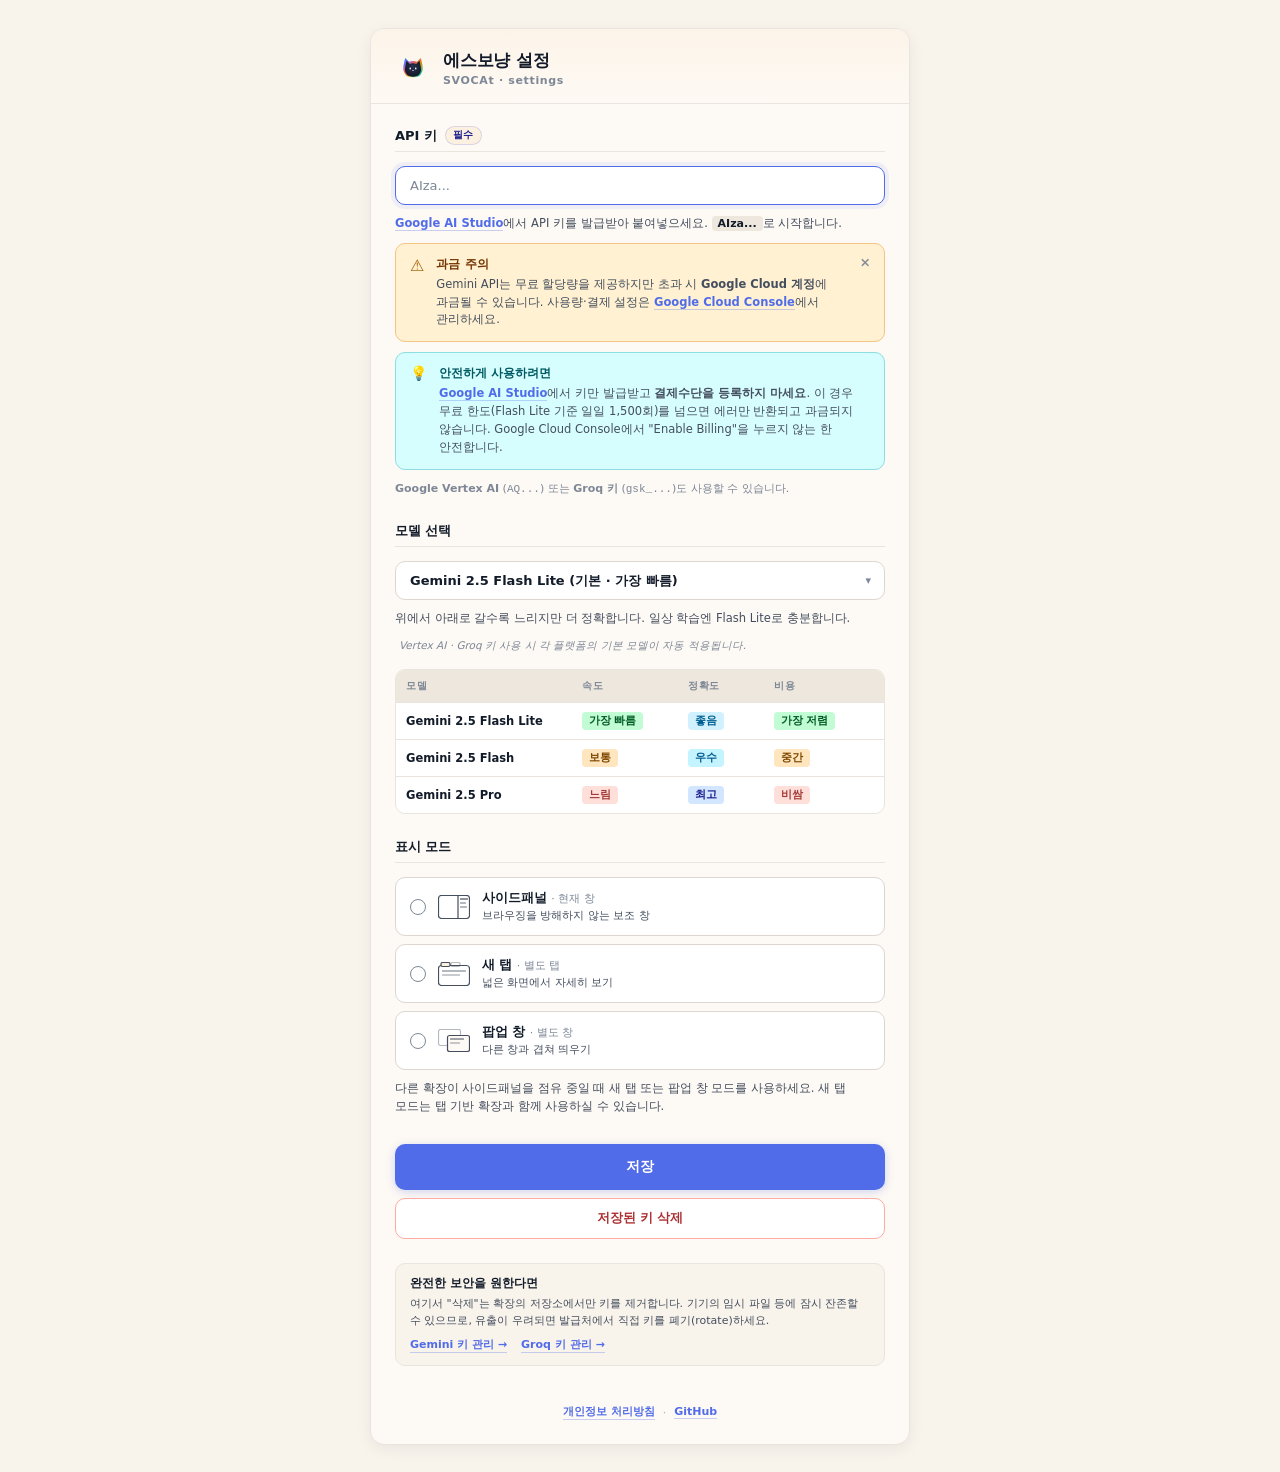
==== options-v2.html @ c4d44bd5 "Phase D.1: 설정 페이지 v2 + 아이콘 생성기 + 헤더 중복 제거 - options-v2.html / options-v2.js: settings-v2.jsx를 vanill" ====
<!DOCTYPE html>
<html lang="ko">
<head>
  <meta charset="UTF-8">
  <meta name="viewport" content="width=device-width, initial-scale=1.0">
  <title>에스보냥 (SVOCAt) — 설정</title>
  <link rel="stylesheet" href="tokens.css">
  <link rel="stylesheet" href="settings-v2.css">
  <style>
    /* options-v2 전용 보조 스타일 */
    body {
      margin: 0;
      padding: 28px 16px;
      background: var(--paper-2);
      display: flex;
      justify-content: center;
      min-height: 100vh;
    }
    .settings2-root { max-width: 540px; width: 100%; }

    /* 저장 상태 메시지 */
    .settings2-status {
      margin-top: 4px;
      padding: 10px 12px;
      border-radius: 8px;
      font-size: 12px;
      line-height: 1.4;
      display: none;
      word-break: keep-all;
    }
    .settings2-status.ok {
      background: oklch(0.96 0.05 155);
      color: oklch(0.4 0.14 155);
      border: 1px solid oklch(0.82 0.1 155);
    }
    .settings2-status.err {
      background: oklch(0.96 0.05 25);
      color: oklch(0.5 0.18 25);
      border: 1px solid oklch(0.82 0.1 25);
    }

    /* 빈 마스코트 컨테이너에 SVG 주입할 위치 */
    .settings2-mascot { display: inline-flex; align-items: center; }
  </style>
</head>
<body>
  <div class="settings2-root">

    <header class="settings2-header">
      <div class="settings2-brand">
        <div class="settings2-mascot" id="header-mascot"></div>
        <div>
          <div class="settings2-name">에스보냥 설정</div>
          <div class="settings2-sub en">SVOCAt · settings</div>
        </div>
      </div>
    </header>

    <div class="settings2-body">

      <!-- API 키 -->
      <section class="settings2-section">
        <div class="settings2-section-head">
          <h3>API 키</h3>
          <span class="settings2-required">필수</span>
        </div>

        <div class="settings2-input-wrap">
          <input
            type="password"
            id="api-key"
            class="settings2-input"
            placeholder="AIza..."
            autocomplete="off"
            spellcheck="false">
          <span class="settings2-input-status" id="api-key-status"></span>
        </div>

        <p class="settings2-hint">
          <a class="settings2-link" href="https://aistudio.google.com/app/apikey" target="_blank">Google AI Studio</a>에서 API 키를 발급받아 붙여넣으세요. <code class="settings2-code">AIza...</code>로 시작합니다.
        </p>

        <!-- 과금 주의 -->
        <div class="settings2-warn" id="warn-banner">
          <div class="settings2-warn-icon">⚠</div>
          <div class="settings2-warn-body">
            <div class="settings2-warn-title">과금 주의</div>
            <div class="settings2-warn-text">
              Gemini API는 무료 할당량을 제공하지만 초과 시 <strong>Google Cloud 계정</strong>에 과금될 수 있습니다.
              사용량·결제 설정은 <a class="settings2-link" href="https://console.cloud.google.com/billing" target="_blank">Google Cloud Console</a>에서 관리하세요.
            </div>
          </div>
          <button class="settings2-warn-close" id="warn-close" type="button" aria-label="닫기">✕</button>
        </div>

        <!-- 안전 팁 -->
        <div class="settings2-tip">
          <div class="settings2-tip-icon">💡</div>
          <div class="settings2-tip-body">
            <div class="settings2-tip-title">안전하게 사용하려면</div>
            <div class="settings2-tip-text">
              <a class="settings2-link" href="https://aistudio.google.com/app/apikey" target="_blank">Google AI Studio</a>에서 키만 발급받고 <strong>결제수단을 등록하지 마세요</strong>.
              이 경우 무료 한도(Flash Lite 기준 일일 1,500회)를 넘으면 에러만 반환되고 과금되지 않습니다.
              Google Cloud Console에서 "Enable Billing"을 누르지 않는 한 안전합니다.
            </div>
          </div>
        </div>

        <p class="settings2-hint settings2-hint-dim">
          <strong>Google Vertex AI</strong> (<code>AQ...</code>) 또는 <strong>Groq 키</strong> (<code>gsk_...</code>)도 사용할 수 있습니다.
        </p>
      </section>

      <!-- 모델 선택 -->
      <section class="settings2-section">
        <div class="settings2-section-head">
          <h3>모델 선택</h3>
        </div>

        <div class="settings2-select-wrap">
          <select id="model" class="settings2-select">
            <option value="gemini-2.5-flash-lite">Gemini 2.5 Flash Lite (기본 · 가장 빠름)</option>
            <option value="gemini-2.5-flash">Gemini 2.5 Flash (균형)</option>
            <option value="gemini-2.5-pro">Gemini 2.5 Pro (가장 정확)</option>
          </select>
          <div class="settings2-select-arrow">▾</div>
        </div>

        <p class="settings2-hint">위에서 아래로 갈수록 느리지만 더 정확합니다. 일상 학습엔 Flash Lite로 충분합니다.</p>

        <div class="settings2-vertex-note">
          Vertex AI · Groq 키 사용 시 각 플랫폼의 기본 모델이 자동 적용됩니다.
        </div>

        <!-- 비교 테이블 -->
        <div class="settings2-table" id="model-table">
          <div class="settings2-table-row settings2-table-head">
            <div>모델</div>
            <div>속도</div>
            <div>정확도</div>
            <div>비용</div>
          </div>
          <div class="settings2-table-row" data-model="gemini-2.5-flash-lite">
            <div class="settings2-model-name">Gemini 2.5 Flash Lite</div>
            <div><span class="settings2-pill speed-fast">가장 빠름</span></div>
            <div><span class="settings2-pill q-good">좋음</span></div>
            <div><span class="settings2-pill cost-low">가장 저렴</span></div>
          </div>
          <div class="settings2-table-row" data-model="gemini-2.5-flash">
            <div class="settings2-model-name">Gemini 2.5 Flash</div>
            <div><span class="settings2-pill speed-mid">보통</span></div>
            <div><span class="settings2-pill q-great">우수</span></div>
            <div><span class="settings2-pill cost-mid">중간</span></div>
          </div>
          <div class="settings2-table-row" data-model="gemini-2.5-pro">
            <div class="settings2-model-name">Gemini 2.5 Pro</div>
            <div><span class="settings2-pill speed-slow">느림</span></div>
            <div><span class="settings2-pill q-best">최고</span></div>
            <div><span class="settings2-pill cost-high">비쌈</span></div>
          </div>
        </div>
      </section>

      <!-- 표시 모드 -->
      <section class="settings2-section">
        <div class="settings2-section-head">
          <h3>표시 모드</h3>
        </div>

        <div class="settings2-radio-group" id="mode-group">
          <label class="settings2-mode" data-mode="sidepanel">
            <input type="radio" name="displayMode" value="sidepanel" checked>
            <div class="settings2-mode-radio"><div class="settings2-mode-radio-dot"></div></div>
            <div class="settings2-mode-icon">
              <svg viewBox="0 0 32 24" width="32" height="24" fill="none">
                <rect x="0.5" y="0.5" width="31" height="23" rx="3" stroke="currentColor" stroke-width="1.2"/>
                <line x1="20" y1="0.5" x2="20" y2="23.5" stroke="currentColor" stroke-width="1.2"/>
                <rect x="22" y="3" width="8" height="2" rx="0.5" fill="currentColor" opacity="0.6"/>
                <rect x="22" y="7" width="6" height="2" rx="0.5" fill="currentColor" opacity="0.4"/>
                <rect x="22" y="11" width="7" height="2" rx="0.5" fill="currentColor" opacity="0.4"/>
              </svg>
            </div>
            <div class="settings2-mode-text">
              <div class="settings2-mode-title">사이드패널 <span class="settings2-mode-meta">· 현재 창</span></div>
              <div class="settings2-mode-desc">브라우징을 방해하지 않는 보조 창</div>
            </div>
          </label>

          <label class="settings2-mode" data-mode="tab">
            <input type="radio" name="displayMode" value="tab">
            <div class="settings2-mode-radio"><div class="settings2-mode-radio-dot"></div></div>
            <div class="settings2-mode-icon">
              <svg viewBox="0 0 32 24" width="32" height="24" fill="none">
                <rect x="0.5" y="3.5" width="31" height="20" rx="3" stroke="currentColor" stroke-width="1.2"/>
                <rect x="3" y="0.5" width="9" height="4" rx="1.5" stroke="currentColor" stroke-width="1.2" fill="var(--brand-soft)"/>
                <rect x="13" y="0.5" width="9" height="4" rx="1.5" stroke="currentColor" stroke-width="1.2" opacity="0.4"/>
                <rect x="4" y="8" width="24" height="2" rx="0.5" fill="currentColor" opacity="0.4"/>
                <rect x="4" y="12" width="18" height="2" rx="0.5" fill="currentColor" opacity="0.3"/>
              </svg>
            </div>
            <div class="settings2-mode-text">
              <div class="settings2-mode-title">새 탭 <span class="settings2-mode-meta">· 별도 탭</span></div>
              <div class="settings2-mode-desc">넓은 화면에서 자세히 보기</div>
            </div>
          </label>

          <label class="settings2-mode" data-mode="popup">
            <input type="radio" name="displayMode" value="popup">
            <div class="settings2-mode-radio"><div class="settings2-mode-radio-dot"></div></div>
            <div class="settings2-mode-icon">
              <svg viewBox="0 0 32 24" width="32" height="24" fill="none">
                <rect x="0.5" y="0.5" width="22" height="16" rx="2" stroke="currentColor" stroke-width="1.2" opacity="0.4"/>
                <rect x="9.5" y="6.5" width="22" height="16" rx="2" stroke="currentColor" stroke-width="1.2" fill="var(--paper)"/>
                <rect x="12" y="9" width="14" height="2" rx="0.5" fill="currentColor" opacity="0.5"/>
                <rect x="12" y="13" width="10" height="2" rx="0.5" fill="currentColor" opacity="0.3"/>
              </svg>
            </div>
            <div class="settings2-mode-text">
              <div class="settings2-mode-title">팝업 창 <span class="settings2-mode-meta">· 별도 창</span></div>
              <div class="settings2-mode-desc">다른 창과 겹쳐 띄우기</div>
            </div>
          </label>
        </div>

        <p class="settings2-hint">
          다른 확장이 사이드패널을 점유 중일 때 새 탭 또는 팝업 창 모드를 사용하세요. 새 탭 모드는 탭 기반 확장과 함께 사용하실 수 있습니다.
        </p>
      </section>

      <!-- 액션 -->
      <div class="settings2-actions">
        <button class="settings2-save" id="save-btn" type="button">
          <span>저장</span>
        </button>
        <button class="settings2-delete" id="delete-btn" type="button">
          저장된 키 삭제
        </button>
        <div class="settings2-status" id="status"></div>
      </div>

      <!-- 보안 노트 -->
      <div class="settings2-note">
        <div class="settings2-note-title">완전한 보안을 원한다면</div>
        <div class="settings2-note-text">
          여기서 "삭제"는 확장의 저장소에서만 키를 제거합니다. 기기의 임시 파일 등에 잠시 잔존할 수 있으므로,
          유출이 우려되면 발급처에서 직접 키를 폐기(rotate)하세요.
        </div>
        <div class="settings2-note-links">
          <a class="settings2-link" href="https://aistudio.google.com/app/apikey" target="_blank">Gemini 키 관리 →</a>
          <a class="settings2-link" href="https://console.groq.com/keys" target="_blank">Groq 키 관리 →</a>
        </div>
      </div>

      <!-- 푸터 -->
      <footer class="settings2-footer">
        <a class="settings2-link" href="privacy-policy.html" target="_blank">개인정보 처리방침</a>
        <span class="settings2-foot-dot">·</span>
        <a class="settings2-link" href="https://github.com/joyof-living/englishgrammar2" target="_blank">GitHub</a>
      </footer>
    </div>
  </div>

  <script src="mascot.js"></script>
  <script src="options-v2.js"></script>
</body>
</html>
---- tokens.css ----
/* SVOCAt Design Tokens */
/* NOTE: 외부 폰트 (Pretendard, Inter)는 Chrome MV3 CSP 충돌 방지를 위해 시스템 폰트로 폴백.
   추후 로컬 번들로 추가하려면 web_accessible_resources 등록 필요. */

:root {
  /* Neutrals */
  --paper: oklch(0.985 0.008 75);
  --paper-2: oklch(0.965 0.012 75);
  --paper-3: oklch(0.93 0.015 75);
  --line: oklch(0.88 0.012 75);
  --line-2: oklch(0.92 0.01 75);
  --ink: oklch(0.22 0.03 260);
  --ink-2: oklch(0.42 0.03 260);
  --ink-3: oklch(0.62 0.025 260);

  /* Brand */
  --brand: oklch(0.58 0.19 270);
  --brand-2: oklch(0.68 0.18 270);
  --brand-soft: oklch(0.96 0.025 75);   /* warm cream — pairs with rainbow mascot */
  --brand-ink: oklch(0.32 0.18 270);

  --surface-cream: oklch(0.97 0.018 75);
  --surface-cream-2: oklch(0.94 0.025 75);

  --mustard: oklch(0.78 0.14 75);
  --mustard-soft: oklch(0.95 0.06 75);

  /* SVOCA tokens */
  --s-bg: oklch(0.96 0.04 230);
  --s-fg: oklch(0.42 0.16 230);
  --s-border: oklch(0.82 0.1 230);

  --v-bg: oklch(0.96 0.04 25);
  --v-fg: oklch(0.5 0.18 25);
  --v-border: oklch(0.82 0.1 25);

  --o-bg: oklch(0.96 0.05 155);
  --o-fg: oklch(0.42 0.14 155);
  --o-border: oklch(0.82 0.1 155);

  --c-bg: oklch(0.96 0.06 85);
  --c-fg: oklch(0.45 0.13 85);
  --c-border: oklch(0.82 0.1 85);

  --a-bg: oklch(0.96 0.04 350);
  --a-fg: oklch(0.5 0.16 350);
  --a-border: oklch(0.84 0.08 350);

  --conj-bg: oklch(0.96 0.04 290);
  --conj-fg: oklch(0.5 0.16 290);

  --mod-bg: oklch(0.96 0.04 200);
  --mod-fg: oklch(0.45 0.14 200);

  --mv-bg: oklch(0.96 0.04 310);
  --mv-fg: oklch(0.5 0.16 310);

  /* Radius */
  --r-xs: 6px;
  --r-sm: 10px;
  --r-md: 14px;
  --r-lg: 20px;
  --r-xl: 28px;

  /* Shadow */
  --shadow-sm: 0 1px 2px oklch(0.22 0.04 260 / 0.06), 0 0 0 1px oklch(0.22 0.04 260 / 0.04);
  --shadow-md: 0 4px 14px oklch(0.22 0.04 260 / 0.08), 0 0 0 1px oklch(0.22 0.04 260 / 0.04);
  --shadow-lg: 0 18px 40px oklch(0.22 0.04 260 / 0.12), 0 0 0 1px oklch(0.22 0.04 260 / 0.05);

  /* Font — 시스템 폰트 우선 (외부 폰트 import 비활성화) */
  --font-kr: 'Pretendard Variable', 'Pretendard', -apple-system, BlinkMacSystemFont, system-ui, 'Segoe UI', 'Apple SD Gothic Neo', 'Malgun Gothic', sans-serif;
  --font-en: 'Inter', -apple-system, BlinkMacSystemFont, system-ui, 'Segoe UI', sans-serif;
}

* { box-sizing: border-box; }

body {
  margin: 0;
  font-family: var(--font-kr);
  color: var(--ink);
  background: var(--paper);
  -webkit-font-smoothing: antialiased;
  text-rendering: optimizeLegibility;
}

.en { font-family: var(--font-en); }

/* SVOCA chip base */
.svoca-chip {
  display: inline-flex;
  align-items: center;
  gap: 6px;
  padding: 3px 8px;
  border-radius: 999px;
  font-size: 11px;
  font-weight: 700;
  letter-spacing: 0.02em;
  line-height: 1;
}
.svoca-chip .role { font-family: var(--font-en); font-weight: 800; }
.svoca-chip .ko   { opacity: 0.85; font-weight: 600; }

.s-tone { background: var(--s-bg); color: var(--s-fg); }
.v-tone { background: var(--v-bg); color: var(--v-fg); }
.o-tone { background: var(--o-bg); color: var(--o-fg); }
.c-tone { background: var(--c-bg); color: var(--c-fg); }
.a-tone { background: var(--a-bg); color: var(--a-fg); }
.conj-tone { background: var(--conj-bg); color: var(--conj-fg); }
.mod-tone  { background: var(--mod-bg);  color: var(--mod-fg); }
.mv-tone   { background: var(--mv-bg);   color: var(--mv-fg); }

/* SVOCA card (the main building block) */
.svoca-card {
  border-radius: var(--r-md);
  padding: 12px 14px;
  border: 1px solid var(--line-2);
  background: white;
  min-width: 140px;
  display: flex;
  flex-direction: column;
  gap: 8px;
  position: relative;
}
.svoca-card.s { background: color-mix(in oklch, var(--s-bg) 60%, white); border-color: var(--s-border); }
.svoca-card.v { background: color-mix(in oklch, var(--v-bg) 60%, white); border-color: var(--v-border); }
.svoca-card.o { background: color-mix(in oklch, var(--o-bg) 60%, white); border-color: var(--o-border); }
.svoca-card.c { background: color-mix(in oklch, var(--c-bg) 60%, white); border-color: var(--c-border); }
.svoca-card.a { background: color-mix(in oklch, var(--a-bg) 60%, white); border-color: var(--a-border); }
.svoca-card.conj { background: color-mix(in oklch, var(--conj-bg) 60%, white); border-color: var(--conj-fg); border-color: oklch(from var(--conj-fg) l c h / 0.25); }
.svoca-card.mod  { background: color-mix(in oklch, var(--mod-bg)  60%, white); border-color: oklch(from var(--mod-fg)  l c h / 0.25); }
.svoca-card.mv   { background: color-mix(in oklch, var(--mv-bg)   60%, white); border-color: oklch(from var(--mv-fg)   l c h / 0.25); }

.svoca-card .head {
  display: flex; align-items: center; justify-content: space-between;
  font-size: 11px; font-weight: 700; letter-spacing: 0.04em;
}
.svoca-card .role { font-family: var(--font-en); }
.svoca-card .role-ko { font-weight: 600; opacity: 0.7; }
.svoca-card .en {
  font-family: var(--font-en);
  font-weight: 700;
  font-size: 15px;
  color: var(--ink);
  line-height: 1.25;
}
.svoca-card .ko {
  font-size: 12px;
  color: var(--ink-2);
  line-height: 1.3;
}

/* Layer */
.layer-rail {
  margin-top: 4px;
  padding: 12px;
  border-radius: var(--r-md);
  background: color-mix(in oklch, var(--paper-2) 80%, white);
  border: 1px dashed var(--line);
}
.layer-rail .rail-head {
  font-size: 10px;
  font-weight: 700;
  letter-spacing: 0.12em;
  color: var(--ink-3);
  margin-bottom: 8px;
}

/* Buttons */
.btn {
  display: inline-flex; align-items: center; gap: 8px;
  height: 36px; padding: 0 14px;
  border-radius: 10px;
  font-family: var(--font-kr);
  font-weight: 600; font-size: 13px;
  border: 1px solid var(--line);
  background: white; color: var(--ink);
  cursor: pointer;
  transition: all 120ms ease;
}
.btn:hover { border-color: var(--ink-3); }
.btn-primary {
  background: var(--brand); color: white; border-color: transparent;
  box-shadow: 0 1px 2px oklch(0.22 0.04 260 / 0.1);
}
.btn-primary:hover { background: var(--brand-2); }
.btn-ghost { background: transparent; border-color: transparent; color: var(--ink-2); }
.btn-ghost:hover { background: var(--paper-2); color: var(--ink); }

/* Refinement banner */
.refine-banner {
  display: flex; align-items: center; gap: 8px;
  padding: 10px 14px;
  background: color-mix(in oklch, var(--mustard-soft) 70%, white);
  border: 1px solid oklch(from var(--mustard) l c h / 0.4);
  border-radius: 10px;
  font-size: 12px;
  color: oklch(0.4 0.1 75);
}
.refine-banner .pin {
  width: 6px; height: 6px; border-radius: 999px;
  background: var(--mustard);
}
.refine-banner .label { font-weight: 700; }

/* Generic card */
.panel {
  background: white;
  border-radius: var(--r-md);
  border: 1px solid var(--line-2);
  box-shadow: var(--shadow-sm);
}
---- settings-v2.css ----
/* settings v2 styles */

.settings2-root {
  width: 100%;
  background: var(--paper);
  font-family: var(--font-kr);
  color: var(--ink);
  border-radius: 14px;
  border: 1px solid var(--line-2);
  box-shadow: 0 4px 16px oklch(0.22 0.04 260 / 0.06);
  overflow: hidden;
}

/* Header */
.settings2-header {
  padding: 20px 24px 16px;
  background: linear-gradient(180deg, var(--surface-cream), var(--paper));
  border-bottom: 1px solid var(--line-2);
}
.settings2-brand { display: flex; align-items: center; gap: 12px; }
.settings2-name { font-size: 17px; font-weight: 800; color: var(--ink); letter-spacing: -0.01em; white-space: nowrap; }
.settings2-sub { font-size: 11px; color: var(--ink-3); font-weight: 600; letter-spacing: 0.06em; margin-top: 2px; white-space: nowrap; }

/* Body */
.settings2-body { padding: 22px 24px 20px; display: flex; flex-direction: column; gap: 24px; }

/* Section */
.settings2-section { display: flex; flex-direction: column; gap: 10px; }
.settings2-section-head {
  display: flex; align-items: center; gap: 8px;
  padding-bottom: 6px;
  border-bottom: 1px solid var(--line-2);
  margin-bottom: 4px;
}
.settings2-section-head h3 {
  margin: 0;
  font-size: 13px;
  font-weight: 800;
  color: var(--ink);
  letter-spacing: -0.005em;
  white-space: nowrap;
}
.settings2-required {
  font-size: 9.5px;
  font-weight: 800;
  color: var(--brand-ink);
  background: var(--brand-soft);
  padding: 2px 7px;
  border-radius: 999px;
  letter-spacing: 0.05em;
  border: 1px solid oklch(from var(--brand) l c h / 0.2);
}

/* Input */
.settings2-input-wrap {
  position: relative;
  display: flex;
  align-items: center;
}
.settings2-input {
  width: 100%;
  padding: 11px 36px 11px 14px;
  background: white;
  border: 1.5px solid var(--brand);
  border-radius: 10px;
  font-family: var(--font-en);
  font-size: 13px;
  color: var(--ink);
  outline: none;
  box-shadow: 0 0 0 4px oklch(from var(--brand) l c h / 0.08);
  transition: all 120ms ease;
}
.settings2-input::placeholder { color: var(--ink-3); }
.settings2-input:focus { box-shadow: 0 0 0 4px oklch(from var(--brand) l c h / 0.15); }
.settings2-input-status {
  position: absolute;
  right: 12px;
  font-size: 14px;
  font-weight: 800;
  color: oklch(0.55 0.18 155);
}

/* Hint text */
.settings2-hint {
  margin: 0;
  font-size: 11.5px;
  line-height: 1.55;
  color: var(--ink-2);
  word-break: keep-all;
}
.settings2-hint-dim { color: var(--ink-3); font-size: 11px; }
.settings2-link {
  color: var(--brand);
  font-weight: 700;
  text-decoration: none;
  border-bottom: 1px solid oklch(from var(--brand) l c h / 0.3);
}
.settings2-link:hover { border-bottom-color: var(--brand); }
.settings2-code {
  font-family: var(--font-en);
  font-size: 11px;
  background: var(--paper-3);
  padding: 1px 6px;
  border-radius: 4px;
  color: var(--ink);
  font-weight: 600;
}

/* Warning banner */
.settings2-warn {
  position: relative;
  display: flex;
  gap: 12px;
  padding: 12px 36px 12px 14px;
  background: oklch(0.97 0.05 75);
  border: 1px solid oklch(0.85 0.1 75);
  border-radius: 10px;
}
.settings2-warn-icon {
  font-size: 16px;
  flex-shrink: 0;
  color: oklch(0.55 0.16 75);
}
.settings2-warn-body { flex: 1; min-width: 0; }
.settings2-warn-title {
  font-size: 12px;
  font-weight: 800;
  color: oklch(0.4 0.15 75);
  margin-bottom: 3px;
}
.settings2-warn-text {
  font-size: 11.5px;
  line-height: 1.55;
  color: var(--ink-2);
  word-break: keep-all;
}
.settings2-warn-close {
  position: absolute;
  top: 8px; right: 8px;
  width: 22px; height: 22px;
  background: transparent;
  border: none;
  border-radius: 6px;
  font-size: 11px;
  color: var(--ink-3);
  cursor: pointer;
}
.settings2-warn-close:hover { background: oklch(0.92 0.06 75); color: var(--ink); }

/* Tip */
.settings2-tip {
  display: flex;
  gap: 12px;
  padding: 12px 14px;
  background: oklch(0.97 0.04 200);
  border: 1px solid oklch(0.85 0.08 200);
  border-radius: 10px;
}
.settings2-tip-icon {
  font-size: 14px;
  flex-shrink: 0;
}
.settings2-tip-title {
  font-size: 12px;
  font-weight: 800;
  color: oklch(0.4 0.13 200);
  margin-bottom: 3px;
}
.settings2-tip-text {
  font-size: 11.5px;
  line-height: 1.55;
  color: var(--ink-2);
  word-break: keep-all;
}

/* Select */
.settings2-select-wrap {
  position: relative;
  display: flex;
  align-items: center;
}
.settings2-select {
  width: 100%;
  padding: 11px 36px 11px 14px;
  background: white;
  border: 1px solid var(--line);
  border-radius: 10px;
  font-family: var(--font-kr);
  font-size: 13px;
  font-weight: 600;
  color: var(--ink);
  outline: none;
  appearance: none;
  cursor: pointer;
  transition: border-color 120ms ease;
}
.settings2-select:hover { border-color: var(--ink-3); }
.settings2-select:focus { border-color: var(--brand); box-shadow: 0 0 0 4px oklch(from var(--brand) l c h / 0.1); }
.settings2-select-arrow {
  position: absolute;
  right: 14px;
  font-size: 11px;
  color: var(--ink-3);
  pointer-events: none;
}
.settings2-vertex-note {
  font-size: 10.5px;
  color: var(--ink-3);
  font-style: italic;
  padding: 2px 4px;
}

/* Model comparison table */
.settings2-table {
  border: 1px solid var(--line-2);
  border-radius: 10px;
  overflow: hidden;
  background: white;
  margin-top: 4px;
}
.settings2-table-row {
  display: grid;
  grid-template-columns: 1.7fr 1fr 0.8fr 1fr;
  gap: 6px;
  padding: 9px 10px;
  font-size: 11.5px;
  align-items: center;
  border-bottom: 1px solid var(--line-2);
  transition: background 120ms ease;
}
.settings2-table-row:last-child { border-bottom: none; }
.settings2-table-head {
  background: var(--paper-3);
  font-size: 10px;
  font-weight: 800;
  color: var(--ink-3);
  letter-spacing: 0.06em;
  text-transform: uppercase;
}
.settings2-table-row.active {
  background: var(--brand-soft);
  position: relative;
}
.settings2-table-row.active::before {
  content: "";
  position: absolute;
  left: 0; top: 0; bottom: 0;
  width: 3px;
  background: var(--brand);
}
.settings2-model-name { font-weight: 700; color: var(--ink); white-space: nowrap; }

/* Pills (table) */
.settings2-pill {
  display: inline-block;
  padding: 2px 7px;
  border-radius: 4px;
  font-size: 10.5px;
  font-weight: 700;
  letter-spacing: -0.005em;
  white-space: nowrap;
}
.speed-fast { background: oklch(0.94 0.08 155); color: oklch(0.4 0.14 155); }
.speed-mid  { background: oklch(0.94 0.06 75);  color: oklch(0.45 0.13 75); }
.speed-slow { background: oklch(0.94 0.05 25);  color: oklch(0.5 0.14 25); }
.q-good  { background: oklch(0.94 0.04 230); color: oklch(0.45 0.14 230); }
.q-great { background: oklch(0.94 0.06 230); color: oklch(0.42 0.16 230); }
.q-best  { background: oklch(0.93 0.08 270); color: var(--brand-ink); }
.cost-low  { background: oklch(0.94 0.08 155); color: oklch(0.4 0.14 155); }
.cost-mid  { background: oklch(0.94 0.06 75);  color: oklch(0.45 0.13 75); }
.cost-high { background: oklch(0.94 0.05 25);  color: oklch(0.5 0.14 25); }

/* Mode radio cards */
.settings2-radio-group { display: flex; flex-direction: column; gap: 8px; }
.settings2-mode {
  display: flex;
  align-items: center;
  gap: 12px;
  padding: 12px 14px;
  background: white;
  border: 1.5px solid var(--line);
  border-radius: 10px;
  cursor: pointer;
  transition: all 120ms ease;
}
.settings2-mode:hover { border-color: var(--ink-3); }
.settings2-mode input { display: none; }
.settings2-mode.checked {
  border-color: var(--brand);
  background: var(--brand-soft);
  box-shadow: 0 0 0 3px oklch(from var(--brand) l c h / 0.1);
}
.settings2-mode-radio {
  width: 16px; height: 16px;
  flex-shrink: 0;
  border: 1.5px solid var(--ink-3);
  border-radius: 999px;
  display: inline-flex;
  align-items: center;
  justify-content: center;
  background: white;
}
.settings2-mode.checked .settings2-mode-radio {
  border-color: var(--brand);
}
.settings2-mode-radio-dot {
  width: 8px; height: 8px;
  border-radius: 999px;
  background: var(--brand);
  transform: scale(0);
  transition: transform 120ms ease;
}
.settings2-mode.checked .settings2-mode-radio-dot { transform: scale(1); }
.settings2-mode-icon {
  flex-shrink: 0;
  width: 32px; height: 24px;
  color: var(--ink-2);
}
.settings2-mode.checked .settings2-mode-icon { color: var(--brand); }
.settings2-mode-text { flex: 1; min-width: 0; }
.settings2-mode-title {
  font-size: 12.5px;
  font-weight: 700;
  color: var(--ink);
  margin-bottom: 1px;
  white-space: nowrap;
}
.settings2-mode-meta {
  font-size: 11px;
  color: var(--ink-3);
  font-weight: 500;
}
.settings2-mode-desc {
  font-size: 11px;
  color: var(--ink-2);
}

/* Actions */
.settings2-actions {
  display: flex;
  flex-direction: column;
  gap: 8px;
  margin-top: 4px;
}
.settings2-save {
  width: 100%;
  padding: 14px;
  background: var(--brand);
  color: white;
  border: none;
  border-radius: 10px;
  font-family: var(--font-kr);
  font-size: 14px;
  font-weight: 800;
  letter-spacing: -0.01em;
  cursor: pointer;
  box-shadow: 0 2px 8px oklch(from var(--brand) l c h / 0.25);
  transition: all 120ms ease;
}
.settings2-save:hover { background: var(--brand-2); transform: translateY(-1px); box-shadow: 0 4px 12px oklch(from var(--brand) l c h / 0.3); }
.settings2-save:active { transform: translateY(0); }

.settings2-delete {
  width: 100%;
  padding: 11px;
  background: white;
  color: oklch(0.5 0.16 25);
  border: 1.5px solid oklch(0.82 0.1 25);
  border-radius: 10px;
  font-family: var(--font-kr);
  font-size: 12.5px;
  font-weight: 700;
  cursor: pointer;
  transition: all 120ms ease;
}
.settings2-delete:hover {
  background: oklch(0.97 0.04 25);
  border-color: oklch(0.7 0.14 25);
}

/* Note */
.settings2-note {
  padding: 12px 14px;
  background: var(--paper-2);
  border-radius: 10px;
  border: 1px solid var(--line-2);
}
.settings2-note-title {
  font-size: 11.5px;
  font-weight: 800;
  color: var(--ink);
  margin-bottom: 4px;
}
.settings2-note-text {
  font-size: 11px;
  line-height: 1.55;
  color: var(--ink-2);
  margin-bottom: 8px;
  word-break: keep-all;
}
.settings2-note-links {
  display: flex;
  gap: 14px;
  font-size: 11px;
}

/* Footer */
.settings2-footer {
  display: flex;
  align-items: center;
  justify-content: center;
  gap: 8px;
  padding: 14px 0 4px;
  font-size: 11px;
  color: var(--ink-3);
}
.settings2-foot-dot { color: var(--ink-3); opacity: 0.6; }
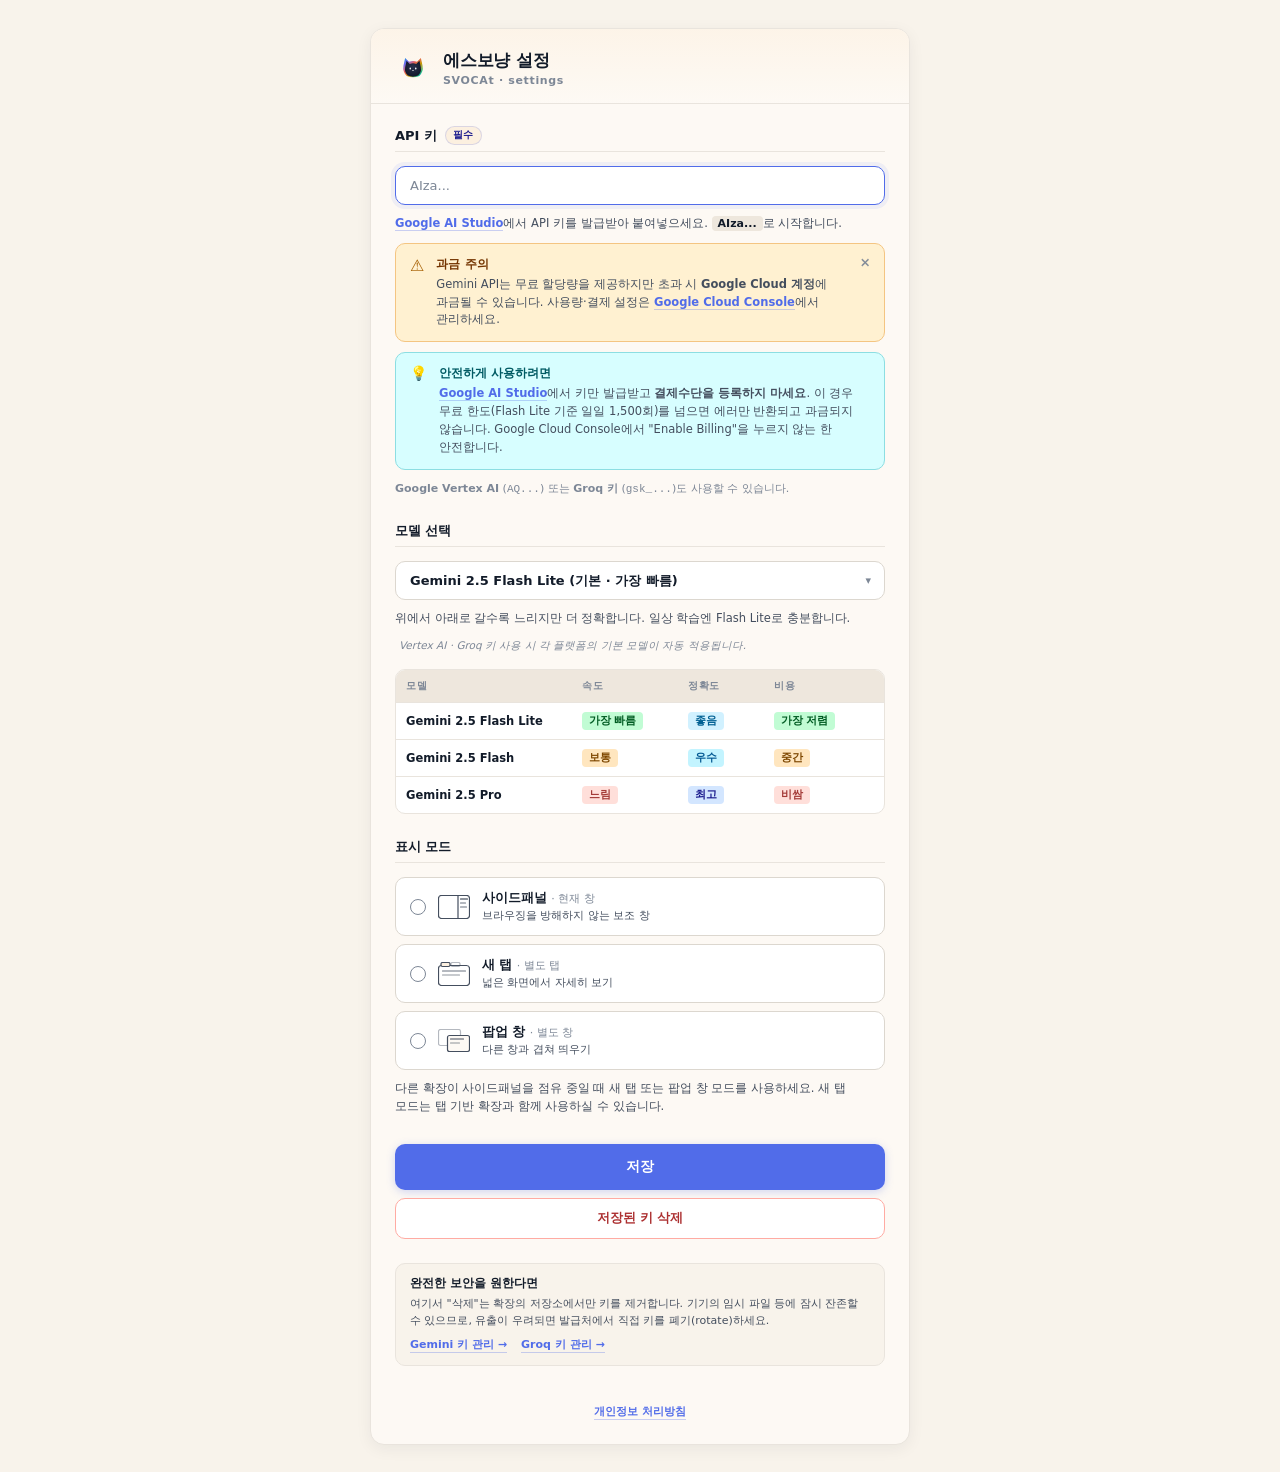
==== commit a01481a5: "GitHub 링크 제거 + privacy 연락 채널 정책 정리 수집·저장 없는 BYOK 아키텍처라 PIPA 처리방침 연락 의무 비적용. 일반 문의는 Chrome 웹 스토어 리뷰/문" ====
--- a/options-v2.html
+++ b/options-v2.html
@@ -254,8 +254,6 @@
       <!-- 푸터 -->
       <footer class="settings2-footer">
         <a class="settings2-link" href="privacy-policy.html" target="_blank">개인정보 처리방침</a>
-        <span class="settings2-foot-dot">·</span>
-        <a class="settings2-link" href="https://github.com/joyof-living/englishgrammar2" target="_blank">GitHub</a>
       </footer>
     </div>
   </div>
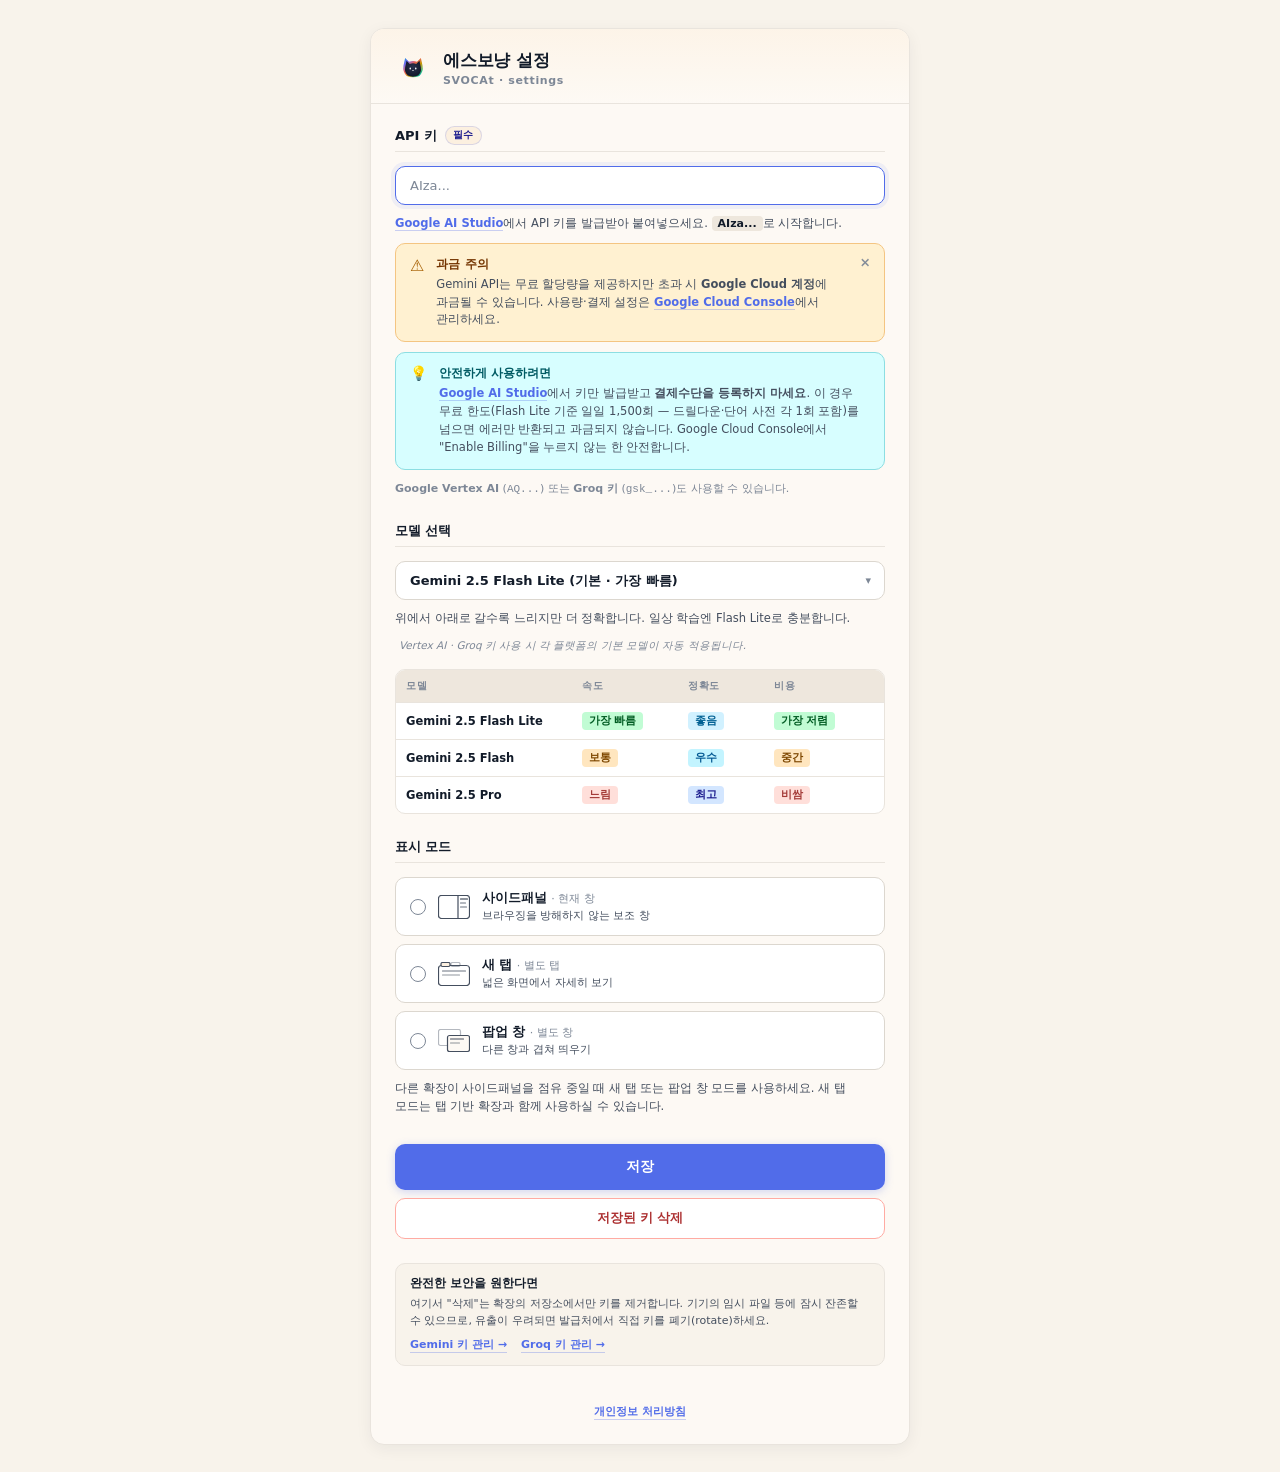
==== commit 5b39a53b: "options: 1,500회 한도에 드릴다운/단어 사전 각 1회 포함 명시 기존 "일일 1,500회"가 "1,500개 문장 분석"으로 오해될 수 있어 드릴다운·단어 사전도 각각 별" ====
--- a/options-v2.html
+++ b/options-v2.html
@@ -100,7 +100,7 @@
             <div class="settings2-tip-title">안전하게 사용하려면</div>
             <div class="settings2-tip-text">
               <a class="settings2-link" href="https://aistudio.google.com/app/apikey" target="_blank">Google AI Studio</a>에서 키만 발급받고 <strong>결제수단을 등록하지 마세요</strong>.
-              이 경우 무료 한도(Flash Lite 기준 일일 1,500회)를 넘으면 에러만 반환되고 과금되지 않습니다.
+              이 경우 무료 한도(Flash Lite 기준 일일 1,500회 — 드릴다운·단어 사전 각 1회 포함)를 넘으면 에러만 반환되고 과금되지 않습니다.
               Google Cloud Console에서 "Enable Billing"을 누르지 않는 한 안전합니다.
             </div>
           </div>
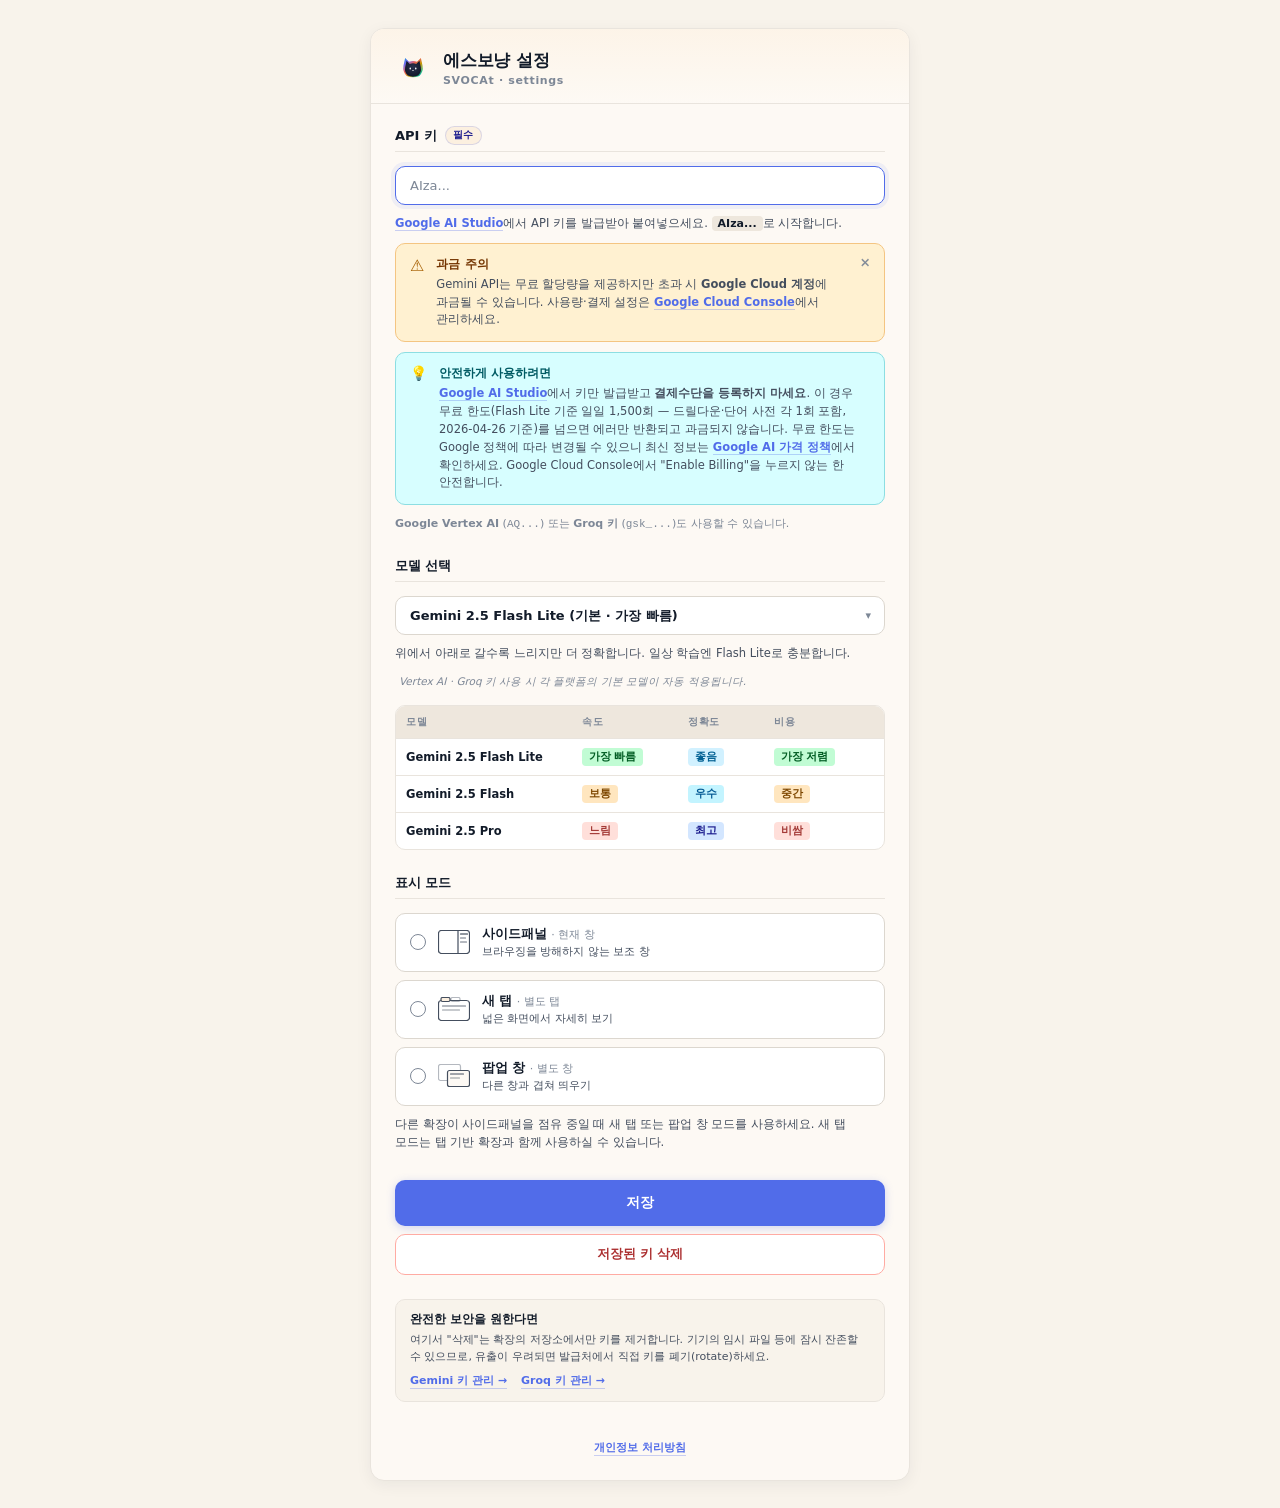
==== commit 8b2a1029: "options: 무료 한도 안내에 기준일자(2026-04-26) + 변경 가능성 + 가격 페이지 링크 추가 Co-Authored-By: Claude Opus 4.7 (1M cont" ====
--- a/options-v2.html
+++ b/options-v2.html
@@ -100,7 +100,8 @@
             <div class="settings2-tip-title">안전하게 사용하려면</div>
             <div class="settings2-tip-text">
               <a class="settings2-link" href="https://aistudio.google.com/app/apikey" target="_blank">Google AI Studio</a>에서 키만 발급받고 <strong>결제수단을 등록하지 마세요</strong>.
-              이 경우 무료 한도(Flash Lite 기준 일일 1,500회 — 드릴다운·단어 사전 각 1회 포함)를 넘으면 에러만 반환되고 과금되지 않습니다.
+              이 경우 무료 한도(Flash Lite 기준 일일 1,500회 — 드릴다운·단어 사전 각 1회 포함, 2026-04-26 기준)를 넘으면 에러만 반환되고 과금되지 않습니다.
+              무료 한도는 Google 정책에 따라 변경될 수 있으니 최신 정보는 <a class="settings2-link" href="https://ai.google.dev/pricing" target="_blank">Google AI 가격 정책</a>에서 확인하세요.
               Google Cloud Console에서 "Enable Billing"을 누르지 않는 한 안전합니다.
             </div>
           </div>
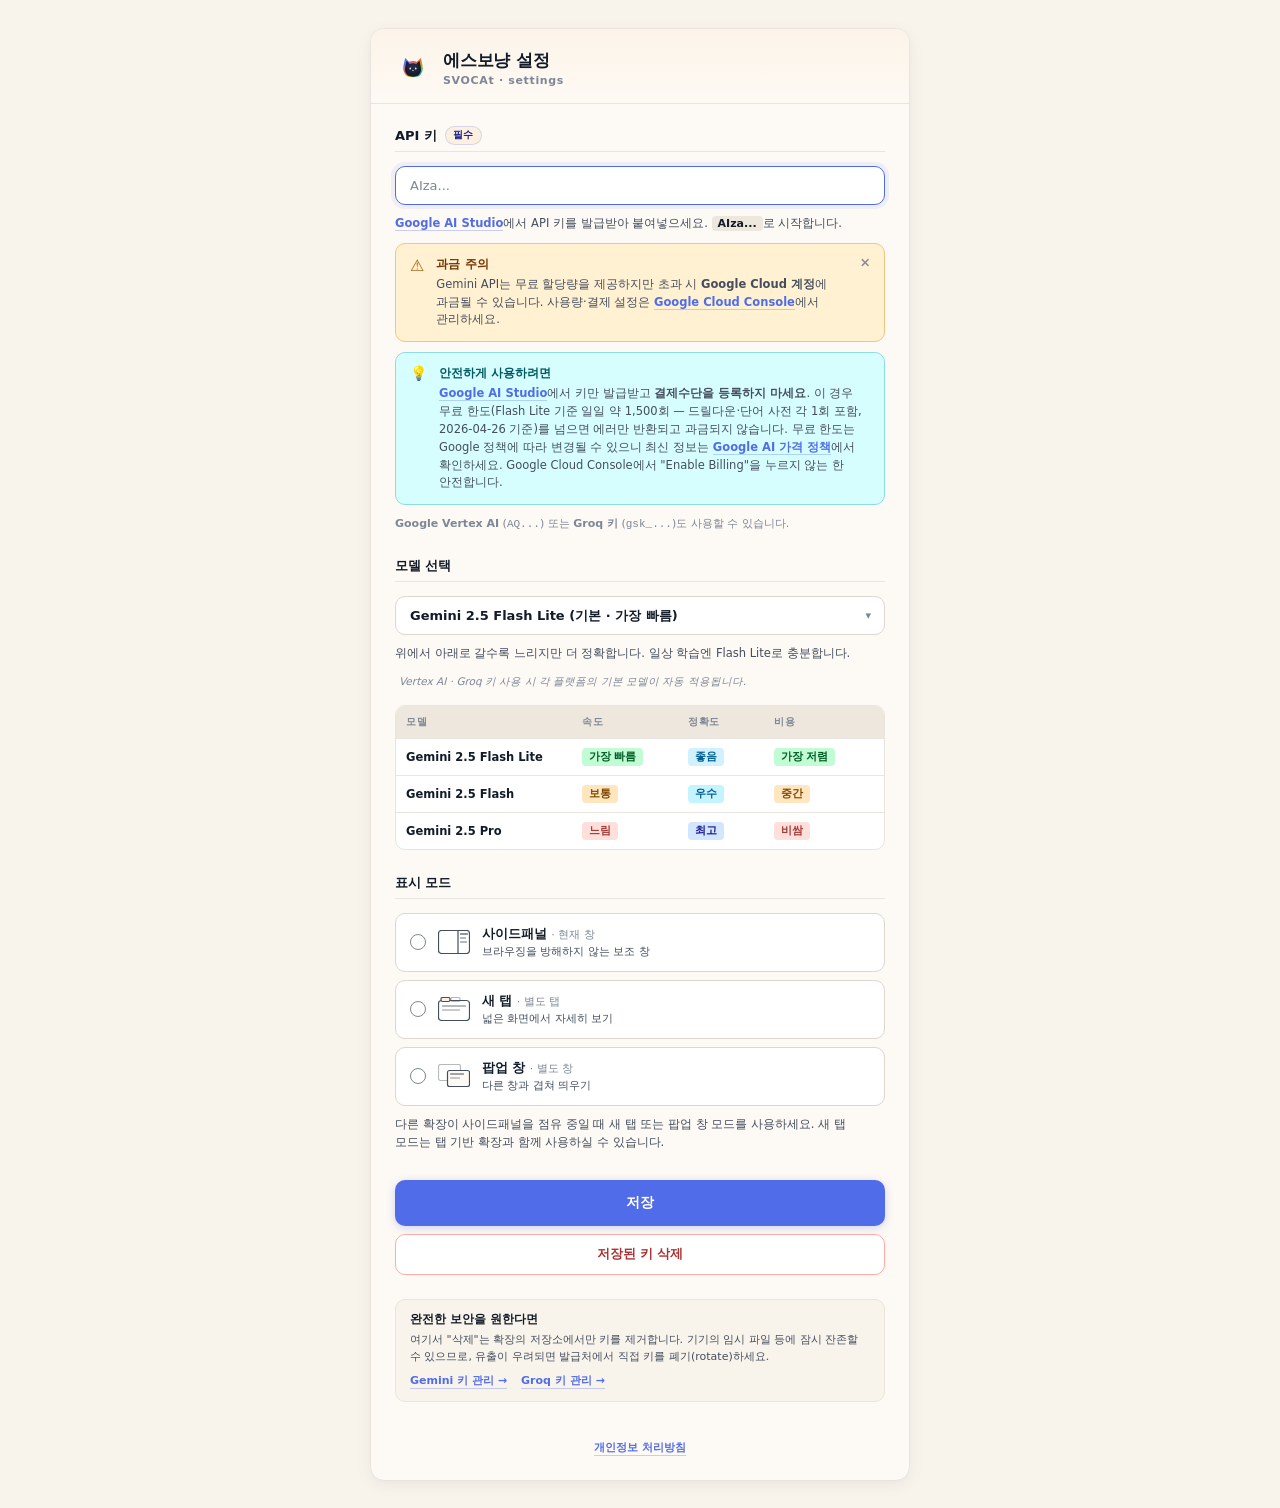
==== commit 541d9c07: "DEV 코드 정리 + 1,500회 → 약 1,500회 + v2.1.2 samples.js 관련 (DEV 미리보기 전용) 전부 제거: - samples.js 파일 삭제 - sidep" ====
--- a/options-v2.html
+++ b/options-v2.html
@@ -100,7 +100,7 @@
             <div class="settings2-tip-title">안전하게 사용하려면</div>
             <div class="settings2-tip-text">
               <a class="settings2-link" href="https://aistudio.google.com/app/apikey" target="_blank">Google AI Studio</a>에서 키만 발급받고 <strong>결제수단을 등록하지 마세요</strong>.
-              이 경우 무료 한도(Flash Lite 기준 일일 1,500회 — 드릴다운·단어 사전 각 1회 포함, 2026-04-26 기준)를 넘으면 에러만 반환되고 과금되지 않습니다.
+              이 경우 무료 한도(Flash Lite 기준 일일 약 1,500회 — 드릴다운·단어 사전 각 1회 포함, 2026-04-26 기준)를 넘으면 에러만 반환되고 과금되지 않습니다.
               무료 한도는 Google 정책에 따라 변경될 수 있으니 최신 정보는 <a class="settings2-link" href="https://ai.google.dev/pricing" target="_blank">Google AI 가격 정책</a>에서 확인하세요.
               Google Cloud Console에서 "Enable Billing"을 누르지 않는 한 안전합니다.
             </div>
